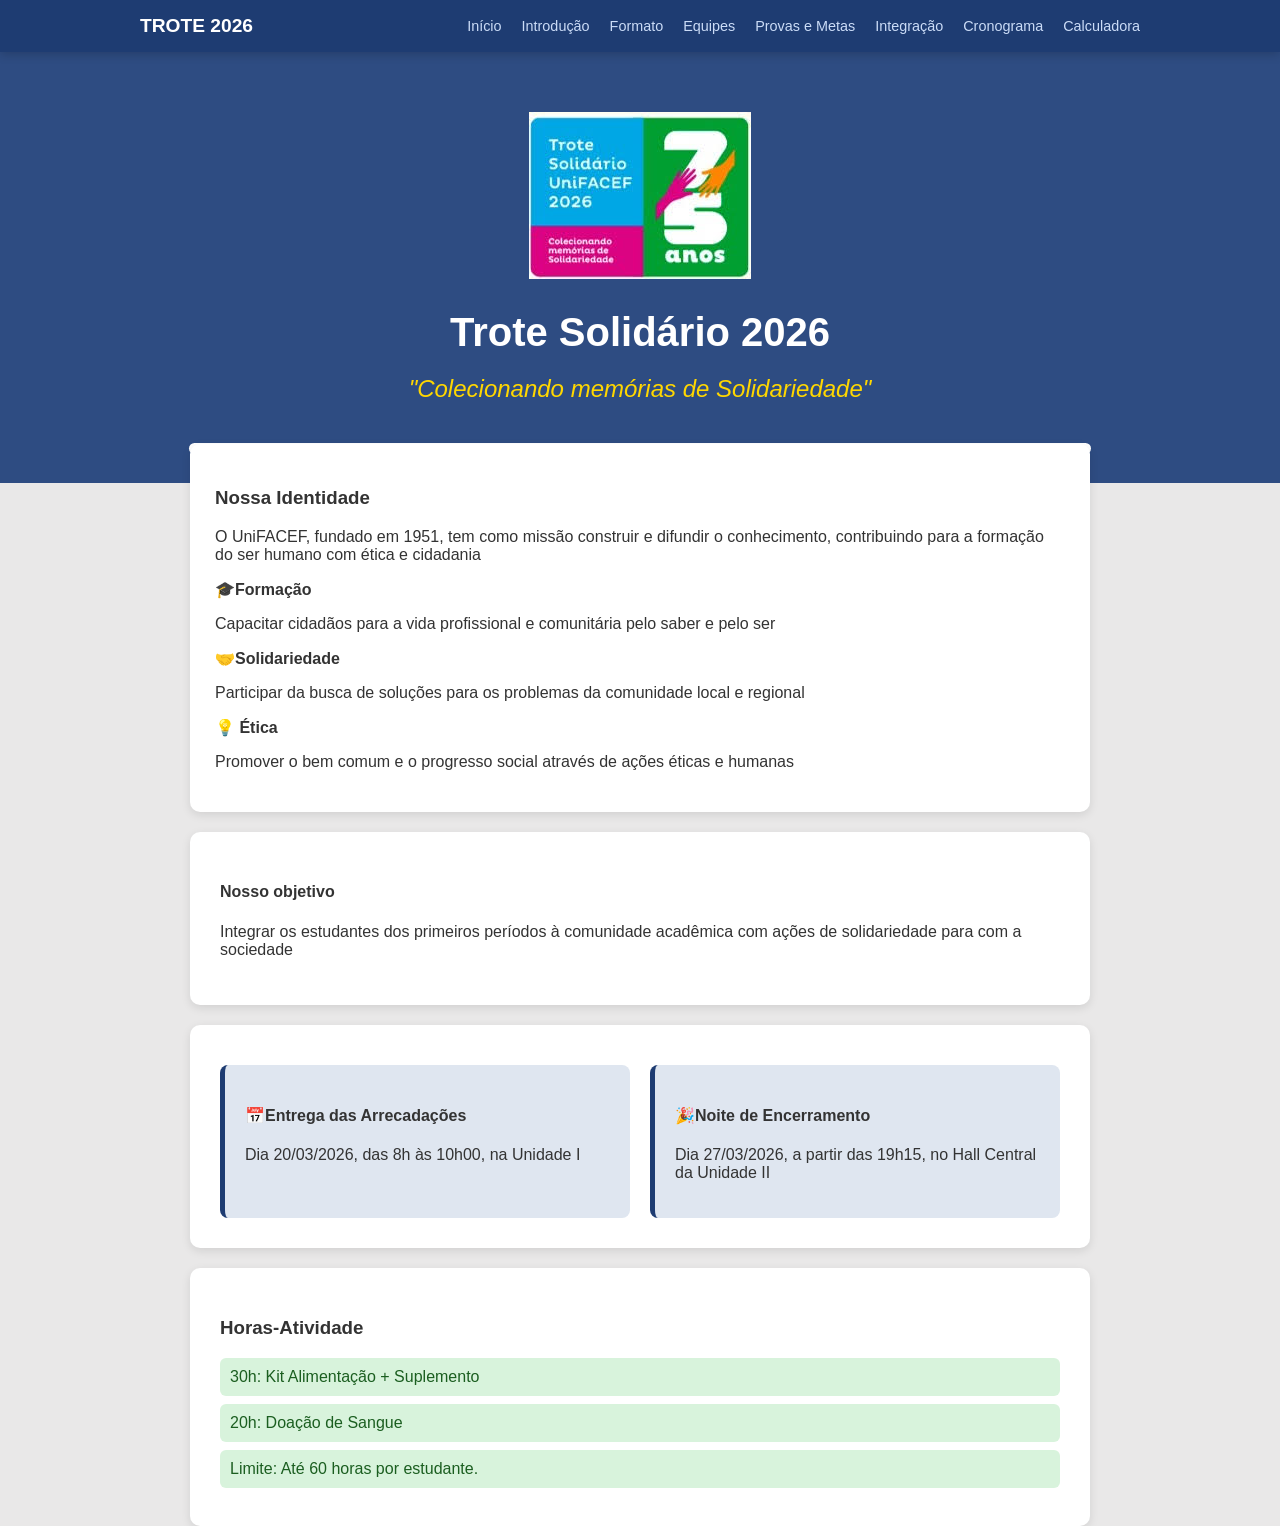
==== index.html @ 4ac440b9 "Primeira versão do site" ====
<!DOCTYPE html>
<html lang="pt-br">
    <head>
        <title> Trote Solidário </title>
        <meta charset="UTF-8">
        <link rel="stylesheet" href="styles.css">
    </head>
    <body>
        <nav class="menu"> <!-- Menu de navegação -->
            <div class="menu-container">
                <a href="index.html" class="menu-logo"> Trote 2026 </a>
                <ul class="lista">
                    <li> <a href="index.html"> Início </a> </li>
                    <li> <a href="introducao.html"> Introdução </a> </li>
                    <li> <a href="formato.html"> Formato </a> </li>
                    <li> <a href="equipes.html"> Equipes </a> </li>
                    <li> <a href="provas.html"> Provas e Metas </a> </li>
                    <li> <a href="integracao.html"> Integração </a> </li>
                    <li> <a href="cronograma.html"> Cronograma </a> </li>
                    <li> <a href="calculadora.html"> Calculadora </a> </li>
                </ul>
            </div>
        </nav>
        <header class="cabecalho">
            <div class="cabecalho-container">
                <img src="Tr,.jpg" alt="UniFACEF" class="cabecalho-logo"/>
                <h1> Trote Solidário 2026 </h1>
                <h2> "Colecionando memórias de Solidariedade" </h2>
            </div>

        </header>
        <main class="principal">
            

    <!-- Nossa identidade -->
    <section class="missao-valores">
        <h3>Nossa Identidade</h3>

        <p>
            O UniFACEF, fundado em 1951, tem como missão construir e difundir o conhecimento,
            contribuindo para a formação do ser humano com ética e cidadania
        </p>

        <div class="pilares-container">

            <div class="pilar">
                <strong> 🎓Formação</strong>
                <p>Capacitar cidadãos para a vida profissional e comunitária pelo saber e pelo ser</p>
            </div>

            <div class="pilar">
                <strong> 🤝Solidariedade</strong>
                <p>Participar da busca de soluções para os problemas da comunidade local e regional</p>
            </div>

            <div class="pilar">
                <strong> 💡 Ética</strong>
                <p>Promover o bem comum e o progresso social através de ações éticas e humanas</p>
            </div>

        </div>
    </section>

    <!-- Nosso objetivo -->
    <section class="card">
        <div class="card-objetivo">

            <h4>Nosso objetivo</h4>

            <p>
                Integrar os estudantes dos primeiros períodos à comunidade acadêmica
                com ações de solidariedade para com a sociedade
            </p>

        </div>
    </section>

    <!-- Eventos -->
    <section class="card">

        <div class="eventos-container">

            <div class="card-eventos">
                <h4> 📅Entrega das Arrecadações</h4>
                <p>Dia 20/03/2026, das 8h às 10h00, na Unidade I</p>
            </div>

            <div class="card-eventos">
                <h4> 🎉Noite de Encerramento</h4>
                <p>Dia 27/03/2026, a partir das 19h15, no Hall Central da Unidade II</p>
            </div>

        </div>

    </section>

    <!-- Horas atividade -->
    <section class="card">

        <h3>Horas-Atividade</h3>

        <div class="atividades">
            <p>30h: Kit Alimentação + Suplemento</p>
            <p>20h: Doação de Sangue</p>
            <p>Limite: Até 60 horas por estudante.</p>
        </div>

    </section>

</main>
---- styles.css ----
body {
    margin: 0; font-family: 'Segoe UI', sans-serif;
    background-color: #e9e8e8; color: #333;
}
.menu {
    background-color: #1e3c72;  padding: 15px 0;
    position: sticky; 
    top: 0; 
    z-index: 1000; 
    box-shadow: 0 2px 10px rgba(0,0,0,0.2); 
}
.menu-container{
    max-width: 1000px;
    margin: 0 auto;
    display: flex;
    justify-content: space-between;
    align-items: center;
    padding: 0 20px;
}
.menu-logo{
    color: white; 
    text-decoration: none; 
    font-weight: bold; 
    font-size: 1.2rem; 
    text-transform: uppercase; 
}
.lista {
    list-style: none; display: flex; gap: 20px;
    margin: 0; padding: 0;
}
.lista a{
    color: #CBDCF7; text-decoration: none; font-size: 0.9rem;
    font-weight: 500; transition: color 0.3s; 
}
.lista a:hover {
    color: #ffffff;
}
.cabecalho {
    background-color: #2e4c82; color: white; padding: 60px 20px;
    text-align: center;
}
.cabecalho h1{
    font-size: 2.5rem; margin-bottom: 5px;
}
.cabecalho h2{
    font-weight: 300;
    font-style: italic;
    color: #ffd700; 
}
.principal{
    /* -40px subiu auto embaixo e 40 é na lateral */
    max-width: 900px; margin: -40px auto 40px; padding: 1px;
    max-height: 9.000px;
    background-color: rgb(255, 255, 255);
    margin-top: -40px;
    border-radius: 300000px;
    
}
.card {
    background-color: white;
    padding: 30px;
    border-radius: 10px;
    margin-bottom: 20px;
    box-shadow: 0 3px 10px rgba(0,0,0,0.1);
}
.atividades p{
    background: #d8f3dc;
    padding: 10px;
    border-radius: 6px;
    margin: 8px 0;
    color: #1b5e20;
    font-weight: 500;
}
.eventos-container{
    display: flex;
    gap: 20px;
    margin-top: 10px;
}

.card-eventos{
    background: #dfe6f0;
    padding: 20px;
    border-radius: 8px;
    flex: 1;
    border-left: 5px solid #1e3c72;
}
.missao-valores{
    background: #ffffff;
    padding: 25px;
    border-radius: 10px;
    margin-bottom: 20px;
    box-shadow: 0 3px 10px rgba(0,0,0,0.1);
}
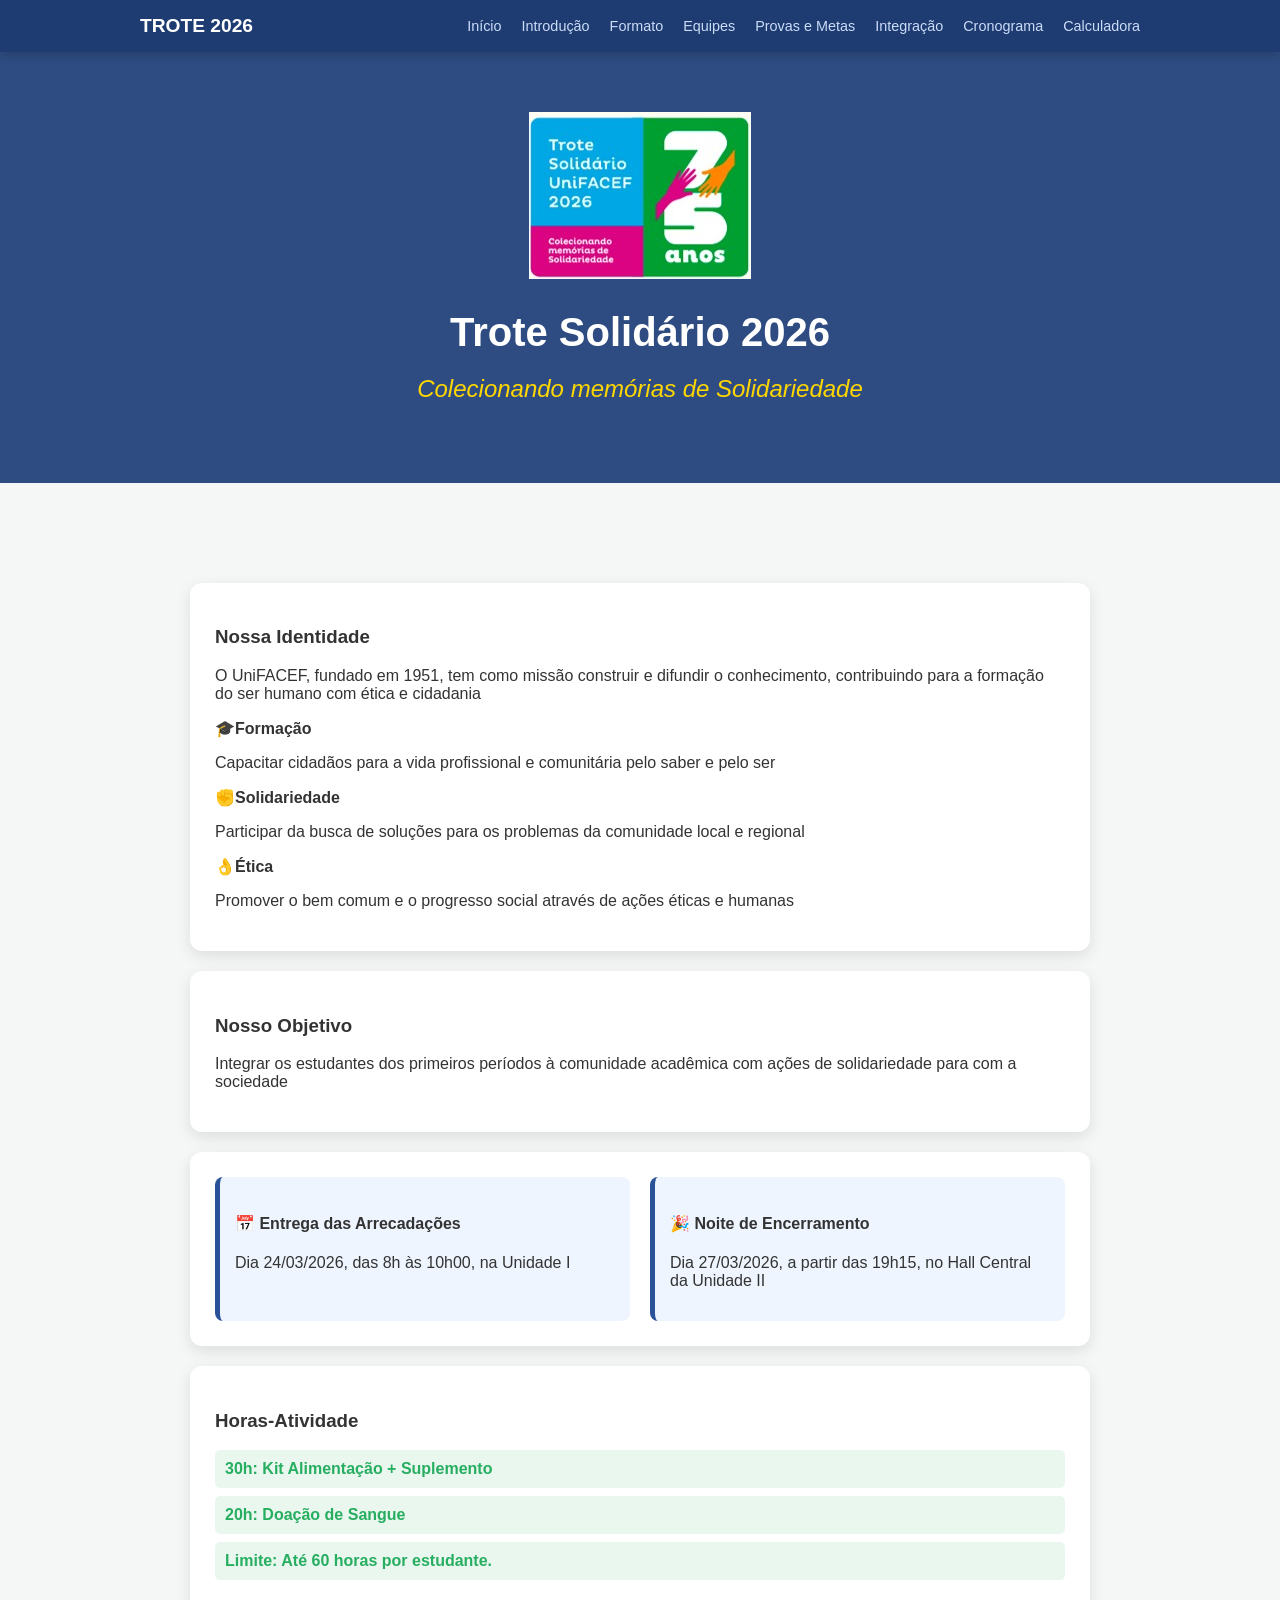
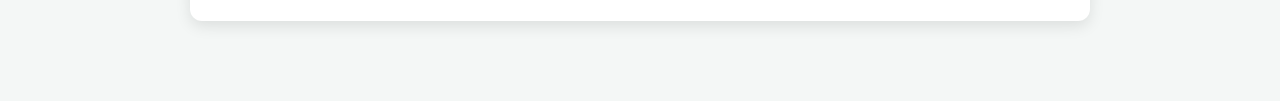
==== commit c6466641: "terceira versão" ====
--- a/index.html
+++ b/index.html
@@ -3,7 +3,7 @@
     <head>
         <title> Trote Solidário </title>
         <meta charset="UTF-8">
-        <link rel="stylesheet" href="styles.css">
+        <link rel="stylesheet" href="style.css">
     </head>
     <body>
         <nav class="menu"> <!-- Menu de navegação -->
@@ -23,88 +23,55 @@
         </nav>
         <header class="cabecalho">
             <div class="cabecalho-container">
-                <img src="Tr,.jpg" alt="UniFACEF" class="cabecalho-logo"/>
+                <img src="tr.ima.jpeg" alt="UniFACEF" class="cabecalho-logo"/>
                 <h1> Trote Solidário 2026 </h1>
-                <h2> "Colecionando memórias de Solidariedade" </h2>
+                <h2> Colecionando memórias de Solidariedade </h2>
             </div>
 
         </header>
         <main class="principal">
-            
-
-    <!-- Nossa identidade -->
-    <section class="missao-valores">
-        <h3>Nossa Identidade</h3>
-
-        <p>
-            O UniFACEF, fundado em 1951, tem como missão construir e difundir o conhecimento,
-            contribuindo para a formação do ser humano com ética e cidadania
-        </p>
-
-        <div class="pilares-container">
-
-            <div class="pilar">
-                <strong> 🎓Formação</strong>
-                <p>Capacitar cidadãos para a vida profissional e comunitária pelo saber e pelo ser</p>
-            </div>
-
-            <div class="pilar">
-                <strong> 🤝Solidariedade</strong>
-                <p>Participar da busca de soluções para os problemas da comunidade local e regional</p>
-            </div>
-
-            <div class="pilar">
-                <strong> 💡 Ética</strong>
-                <p>Promover o bem comum e o progresso social através de ações éticas e humanas</p>
-            </div>
-
-        </div>
-    </section>
-
-    <!-- Nosso objetivo -->
-    <section class="card">
-        <div class="card-objetivo">
-
-            <h4>Nosso objetivo</h4>
-
-            <p>
-                Integrar os estudantes dos primeiros períodos à comunidade acadêmica
-                com ações de solidariedade para com a sociedade
-            </p>
-
-        </div>
-    </section>
-
-    <!-- Eventos -->
-    <section class="card">
-
-        <div class="eventos-container">
-
-            <div class="card-eventos">
-                <h4> 📅Entrega das Arrecadações</h4>
-                <p>Dia 20/03/2026, das 8h às 10h00, na Unidade I</p>
-            </div>
-
-            <div class="card-eventos">
-                <h4> 🎉Noite de Encerramento</h4>
-                <p>Dia 27/03/2026, a partir das 19h15, no Hall Central da Unidade II</p>
-            </div>
-
-        </div>
-
-    </section>
-
-    <!-- Horas atividade -->
-    <section class="card">
-
-        <h3>Horas-Atividade</h3>
-
-        <div class="atividades">
-            <p>30h: Kit Alimentação + Suplemento</p>
-            <p>20h: Doação de Sangue</p>
-            <p>Limite: Até 60 horas por estudante.</p>
-        </div>
-
-    </section>
-
-</main>+            <section>
+                <h3> Nossa Identidade </h3>
+                <p> O UniFACEF, fundado em 1951, tem como missão construir e difundir o conhecimento, contribuindo para a formação do ser humano com ética e cidadania </p>
+                <div class="pilares-container">
+                    <div class="pilar"> 
+                        <strong> 🎓Formação </strong>
+                        <p> Capacitar cidadãos para a vida profissional e comunitária pelo saber e pelo ser </p>
+                    </div>
+                    <div class="pilar"> 
+                        <strong> ✊Solidariedade </strong>
+                        <p> Participar da busca de soluções para os problemas da comunidade local e regional </p>
+                    </div>
+                    <div class="pilar"> 
+                        <strong> 👌Ética </strong>
+                        <p> Promover o bem comum e o progresso social através de ações éticas e humanas </p>
+                    </div>
+                </div>
+            </section>
+            <section>
+                <h3> Nosso Objetivo </h3>
+                <p> 
+                    Integrar os estudantes dos primeiros períodos à comunidade acadêmica com ações de solidariedade para com a sociedade 
+                </p>
+            </section>
+            <section class="importante">
+                <div class="card-meta"> 
+                    <h4> 📅 Entrega das Arrecadações </h4>
+                    <p> Dia 24/03/2026, das 8h às 10h00, na Unidade I </p>
+                </div>
+                <div class="card-meta">
+                    <h4> 🎉 Noite de Encerramento </h4>
+                    <p> Dia 27/03/2026, a partir das 19h15, no Hall Central da Unidade II </p>
+                </div>    
+            </section>
+            <section class="recompensas">
+                <h3> Horas-Atividade </h3>
+                <ul>
+                    <li> <strong> 30h: </strong> Kit Alimentação + Suplemento </li> 
+                    <li> <strong> 20h: </strong>  Doação de Sangue </li> 
+                    <li> <strong> Limite:  </strong>  Até 60 horas por estudante. </li> 
+                </ul> 
+            </section>
+        </main>
+    </body>
+</html>
--- a/style.css
+++ b/style.css
@@ -0,0 +1,378 @@
+body {
+   margin: auto;
+    font-family: 'Segoe UI', sans-serif;
+    background-color: #f4f7f6;
+    color: #333;
+    zoom: auto;
+    
+}
+
+.menu {
+    background-color: #1e3c72;
+    padding: 15px 0;
+    position: sticky;
+    /* menu fica sempre no topo */
+    top: 0;
+    /* posição 0 - posição acima */
+    z-index: 1000;
+    /*  fica sempre por cima dos outros conteúdos */
+    box-shadow: 0 2px 10px rgba(0, 0, 0, 0.2);
+    /* caixa com sombra */
+}
+
+.menu-container {
+    max-width: 1000px;
+    margin: 0 auto;
+    display: flex;
+    justify-content: space-between;
+    align-items: center;
+    padding: 0 20px;
+}
+
+.menu-logo {
+    color: white;
+    /* cor branca */
+    text-decoration: none;
+    /* link sem estar sublinhado */
+    font-weight: bold;
+    /* negrito */
+    font-size: 1.2rem;
+    /* 1.2 * 16px */
+    text-transform: uppercase;
+    /* letra maiúscula */
+}
+
+.lista {
+    list-style: none;
+    display: flex;
+    gap: 20px;
+    margin: 0;
+    padding: 0;
+}
+
+.lista a {
+    color: #CBDCF7;
+    text-decoration: none;
+    font-size: 0.9rem;
+    font-weight: 500;
+    transition: color 0.3s;
+}
+
+.lista a:hover {
+    color: #ffffff;
+}
+
+.cabecalho {
+    background-color: #2e4c82;
+    color: white;
+    padding: 60px 20px;
+    text-align: center;
+}
+
+.cabecalho h1 {
+    font-size: 2.5rem;
+    margin-bottom: 5px;
+}
+
+.cabecalho h2 {
+    font-weight: 300;
+    font-style: italic;
+    color: #ffd700;
+}
+
+.principal {
+    /* -40px subiu auto embaixo e 40 é na lateral */
+    max-width: 900px;
+    margin: -40px auto 40px;
+    padding: 20px;
+    margin-top: 80px;
+}
+
+section {
+
+    background: white;
+    margin-bottom: 20px;
+    padding: 25px;
+    border-radius: 12px;
+    box-shadow: 0 5px 15px rgba(0, 0, 0, 0.1);
+}
+
+.importante {
+    display: flex;
+    gap: 20px;
+}
+
+.card-meta {
+
+    flex: 1;
+    background: #eef5ff;
+    padding: 15px;
+    border-left: 5px solid #2a5298;
+    border-radius: 8px;
+}
+
+.recompensas ul {
+    list-style: none;
+    padding: 0;
+}
+
+.recompensas li {
+    background: #e9f7ef;
+    margin: 8px 0;
+    padding: 10px;
+    border-radius: 5px;
+    color: #27ae60;
+    font-weight: bold;
+}
+
+.texto-introducao p {
+    line-height: 1.6;
+    /* melhora a leitura de textos longos */
+    margin-bottom: 20px;
+    text-align: justify;
+    /* alinhamento justificado - alinha à esquerda e à direta */
+}
+
+.lista-valores {
+    list-style: none;
+    padding: 0;
+}
+
+.lista-valores li {
+    background: #eef5ff;
+    padding: 15px;
+    margin-bottom: 10px;
+    border-radius: 8px;
+    border-left: 5px solid #1e3c72;
+}
+
+table {
+    width: 100%;
+    border-collapse: collapse;
+    margin-top: 20px;
+    background-color: white;
+}
+
+th,
+td {
+    padding: 15px;
+    text-align: left;
+    border-bottom: 1px solid #ddd;
+}
+
+th {
+    background-color: #2a5298;
+}
+
+.box-amarela {
+    width: 25px;
+    height: 25px;
+    border-radius: 4px;
+    background: yellow;
+}
+
+
+.lista-equipes{
+    margin-top: 80px;
+}
+.box-verde{
+    width: 25px; height: 25px;
+    border-radius: 4px;
+    background-color: rgb(30, 255, 0);
+}
+.box-laranja{
+    width: 25px; height: 25px;
+    border-radius: 4px;
+    background-color: rgb(255, 176, 5);
+}
+.box-lescuro{
+    width: 25px; height: 25px;
+    border-radius: 4px;
+    background-color: rgb(255, 94, 0);
+}
+.box-preto{
+    width: 25px; height: 25px;
+    border-radius: 4px;
+    background-color: rgb(0, 0, 0);
+}
+.box-vermelho{
+    width: 25px; height: 25px;
+    border-radius: 4px;
+    background-color: rgb(255, 0, 0);
+}
+.box-rosa{
+    width: 25px; height: 25px;
+    border-radius: 4px;
+    background-color: rgb(187, 22, 146);
+}
+.box-roxo{
+    width: 25px; height: 25px;
+    border-radius: 4px;
+    background-color: rgb(145, 23, 108);
+}
+.box-cinza{
+    width: 25px; height: 25px;
+    border-radius: 4px;
+    background-color: rgb(124, 124, 119);
+}
+/* aula 23-03 */
+.kit-container {
+    background-color: #fff8e1;
+    border: 2px dashed #ffc107;
+    padding: 20px;
+    border-radius: 10px;
+    margin: 15px 0;
+    margin-top: 80px;
+}
+
+.lista-itens {
+    list-style: none;
+    padding: 0;
+}
+
+.lista-itens li {
+    font-size: 1.1rem;
+    margin: 10px 0;
+    color: #856404;
+}
+
+.suplementos {
+    border-left: 5px solid #ff4b2b;
+    background-color: #fff5f5;
+}
+
+/* Destaque para as Provas de Menção Honrosa */
+.memorias-facef,
+.acao-social,
+.album-figurinhas {
+    border-left: 5px solid #ffd700;
+    /* Cor dourada para medalhas */
+    background-color: #fffdf0;
+}
+
+/* Estilização do Rodapé */
+footer {
+    background-color: #1e3c72;
+    /* Azul escuro oficial do Uni-FACEF  */
+    color: white;
+    /* Texto em branco para contraste */
+    text-align: center;
+    /* Centraliza as informações de contato */
+    padding: 30px 20px;
+    /* Espaçamento interno para não sufocar o texto */
+    margin-top: 50px;
+    /* Afasta o rodapé do conteúdo principal (main) */
+    font-size: 0.85rem;
+    /* Fonte levemente menor para hierarquia visual */
+    border-top: 4px solid #ffd700;
+    /* Linha dourada discreta no topo do footer */
+}
+
+footer p {
+    margin: 8px 0;
+    /* Espaçamento entre as linhas de texto */
+    opacity: 0.9;
+    /* Deixa o texto suavemente menos brilhante que o menu */
+}
+
+.importante1 {
+    display: flex;
+    margin-top: 80px;
+    gap: 20px;
+}
+
+.card-meta2 {
+
+    flex: 1;
+    background: #eef5ff;
+    padding: 15px;
+    border-left: 5px solid #2a5298;
+    border-radius: 8px;
+}
+
+.container-medalhas {
+    background-color: #f5f1e6;
+    border-left: 5px solid #f4b400;
+    border-radius: 10px;
+    padding: 20px;
+    max-width: 800px;
+}
+
+/* Remove bolinhas padrão */
+.lista-medalhas {
+    list-style: none;
+    padding: 0;
+    margin: 0;
+}
+
+/* Cada item da lista */
+.lista-medalhas li {
+    background-color: #d9dee7;
+    border-left: 5px solid #1e3a8a;
+    border-radius: 8px;
+    padding: 15px;
+    margin-bottom: 10px;
+
+    transition: transform 0.3s ease, box-shadow 0.3s ease;
+}
+
+.lista-medalhas li:hover {
+    transform: translateY(-5px);
+    box-shadow: 0 8px 15px rgba(0, 0, 0, 0.15);
+}
+
+.lista-equipes {
+    transition: transform 0.3s ease, box-shadow 0.3s ease;
+}
+
+.lista-equipes td:hover {
+    transform: translateY(-5px);
+    box-shadow: 0 8px 15px rgba(0, 0, 0, 0.15);
+}
+
+.card-homenagem {
+    background: white;
+    margin-bottom: 20px 80px;
+    padding: 25px;
+    margin-top: 80px;
+    margin:40px 130px;
+    border-radius: 12px;
+    box-shadow: 0 5px 15px rgba(0, 0, 0, 0.1);
+}
+.dourado {
+    list-style: none;
+}
+.card-dourado{
+    margin-bottom: 20px 80px;
+    padding: 40px;
+    margin:40px 130px;
+    border-radius: 12px;
+    box-shadow: 0 5px 15px rgba(0, 0, 0, 0.1);
+    text-align: left;
+}
+.dourado li{
+    color: #78610b;
+}
+.mascote, .cracterização {
+    background: white;
+    margin-bottom: 20px;
+    margin:40px 130px;
+    padding: 25px;
+    border-radius: 12px;
+    box-shadow: 0 5px 15px rgba(0, 0, 0, 0.1);
+    
+}
+.Exibicao{
+
+background: rgb(249, 248, 214);
+    margin-bottom: 20px;
+    margin:40px 130px;
+    padding: 25px;
+    border-radius: 12px;
+    box-shadow: 0 5px 15px rgba(0, 0, 0, 0.1);
+    border-left: yellow solid 5px;
+}
+.mascote li{
+    list-style: none;
+    color: #78610b;
+}
